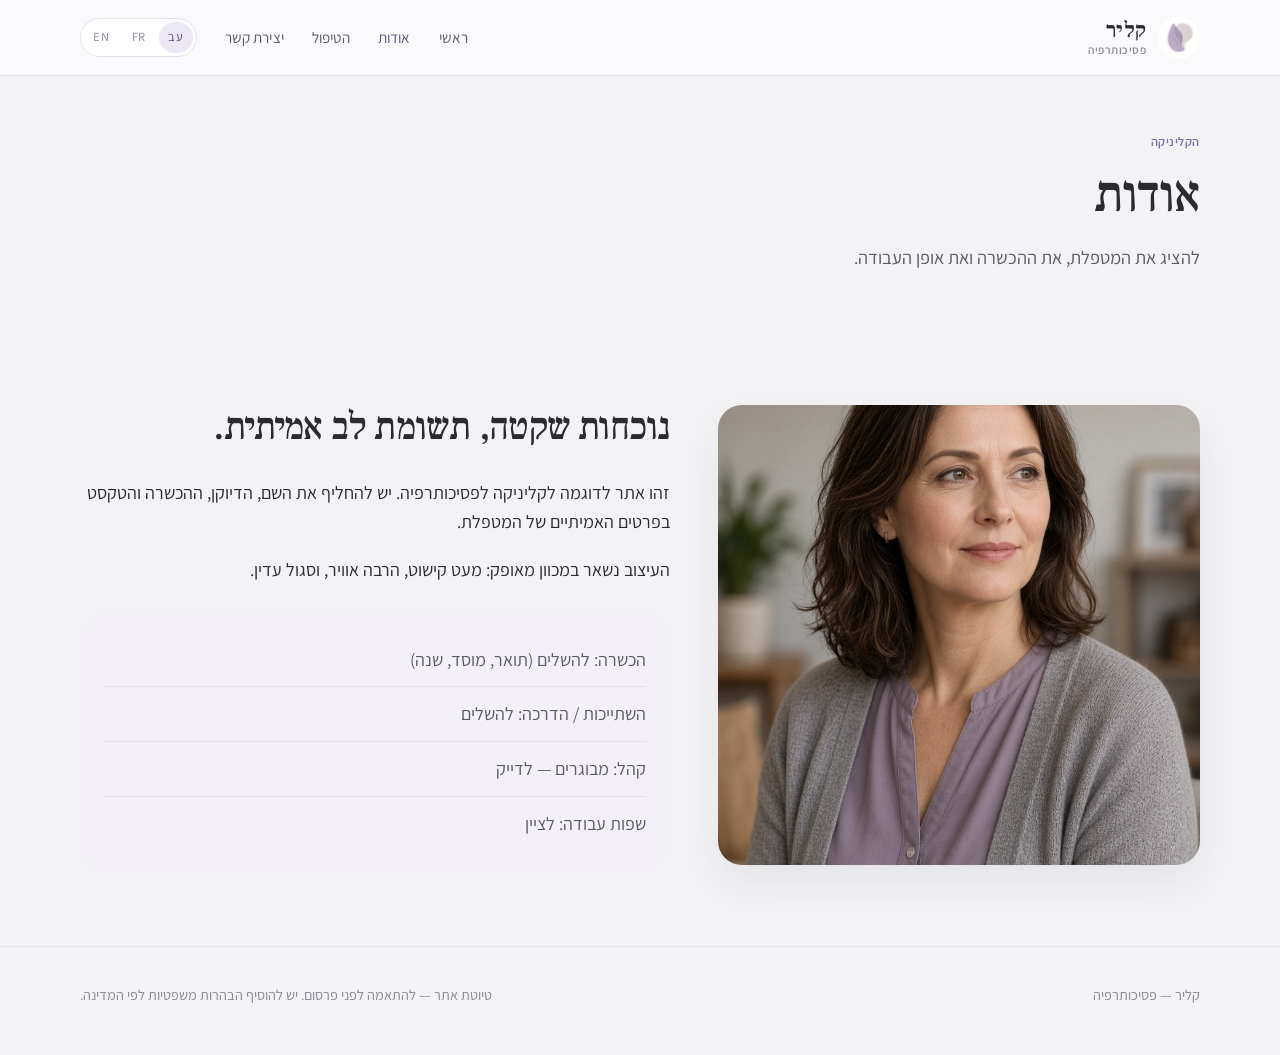
==== about.html @ 71060e82 "Add files via upload" ====
<!DOCTYPE html>
<html lang="he" dir="rtl">
<head>
  <meta charset="UTF-8" />
  <meta name="viewport" content="width=device-width, initial-scale=1" />
  <title>אודות — קליר</title>
  <link rel="preconnect" href="https://fonts.googleapis.com" />
  <link rel="preconnect" href="https://fonts.gstatic.com" crossorigin />
  <link href="https://fonts.googleapis.com/css2?family=Assistant:wght@400;500;600;700&family=Cormorant+Garamond:ital,wght@0,500;0,600;1,500&family=Frank+Ruhl+Libre:wght@500;600;700&family=Source+Sans+3:wght@400;500;600&display=swap" rel="stylesheet" />
  <link rel="stylesheet" href="css/styles.css" />
</head>
<body>
  <header class="site-header">
    <div class="wrap header-inner">
      <a class="brand" href="index.html">
        <img class="brand-mark" src="images/logo-mark.jpg" alt="" />
        <span class="brand-text">
          <span class="brand-name">קליר</span>
          <span class="brand-sub" data-i18n="brandSub">פסיכותרפיה</span>
        </span>
      </a>
      <button class="menu-btn" aria-label="תפריט">☰</button>
      <nav class="nav">
        <a href="index.html" data-i18n="navHome">ראשי</a>
        <a class="active" href="about.html" data-i18n="navAbout">אודות</a>
        <a href="services.html" data-i18n="navServices">הטיפול</a>
        <a href="contact.html" data-i18n="navContact">יצירת קשר</a>
        <div class="lang">
          <button type="button" data-lang="he" class="active">עב</button>
          <button type="button" data-lang="fr">FR</button>
          <button type="button" data-lang="en">EN</button>
        </div>
      </nav>
    </div>
  </header>

  <main>
    <section class="page-hero">
      <div class="wrap">
        <p class="kicker" data-i18n="aboutKicker">הקליניקה</p>
        <h1 data-i18n="pageAboutTitle">אודות</h1>
        <p class="lede" data-i18n="pageAboutLede">להציג את המטפלת, את ההכשרה ואת אופן העבודה.</p>
      </div>
    </section>

    <section>
      <div class="wrap split">
        <img src="images/therapist.jpg" alt="דיוקן — להחלפה בתמונה אמיתית" />
        <div>
          <h2 class="section-title" data-i18n="aboutTitle">נוכחות שקטה, תשומת לב אמיתית.</h2>
          <p data-i18n="aboutP1">
            זהו אתר לדוגמה לקליניקה לפסיכותרפיה. יש להחליף את השם, הדיוקן, ההכשרה והטקסט בפרטים האמיתיים של המטפלת.
          </p>
          <p data-i18n="aboutP2">
            העיצוב נשאר במכוון מאופק: מעט קישוט, הרבה אוויר, וסגול עדין.
          </p>
          <div class="soft-panel" style="padding: 24px; margin-top: 24px;">
            <ul class="list">
              <li data-i18n="aboutCred1">הכשרה: להשלים (תואר, מוסד, שנה)</li>
              <li data-i18n="aboutCred2">השתייכות / הדרכה: להשלים</li>
              <li data-i18n="aboutCred3">קהל: מבוגרים — לדייק</li>
              <li data-i18n="aboutCred4">שפות עבודה: לציין</li>
            </ul>
          </div>
        </div>
      </div>
    </section>
  </main>

  <footer class="site-footer">
    <div class="wrap footer-grid">
      <div>קליר — <span data-i18n="brandSub">פסיכותרפיה</span></div>
      <div data-i18n="footerNote">טיוטת אתר — להתאמה לפני פרסום. יש להוסיף הבהרות משפטיות לפי המדינה.</div>
    </div>
  </footer>
  <script src="js/main.js"></script>
</body>
</html>
---- css/styles.css ----
:root {
  --bg: #f3f2f5;
  --bg-elev: #fbfafc;
  --surface: #ffffff;
  --ink: #2b2a30;
  --ink-soft: #5c5a66;
  --muted: #8a8794;
  --line: #e4e1ea;
  --violet: #7a6aa3;
  --violet-deep: #5f5188;
  --violet-soft: #ece7f4;
  --violet-mist: #f4f0f8;
  --shadow: 0 18px 40px rgba(47, 40, 62, 0.07);
  --radius: 18px;
  --header-h: 76px;
  --serif: "Frank Ruhl Libre", "Cormorant Garamond", "Times New Roman", serif;
  --sans: "Assistant", "Heebo", "Source Sans 3", "Segoe UI", sans-serif;
}

*,
*::before,
*::after {
  box-sizing: border-box;
}

html {
  scroll-behavior: smooth;
}

html[dir="rtl"] body {
  font-size: 18px;
}

body {
  margin: 0;
  font-family: var(--sans);
  font-size: 17px;
  line-height: 1.65;
  color: var(--ink);
  background: var(--bg);
  min-height: 100vh;
}

img {
  max-width: 100%;
  display: block;
}

a {
  color: var(--violet-deep);
  text-decoration: none;
}

a:hover {
  color: var(--violet);
}

.wrap {
  width: min(1120px, calc(100% - 40px));
  margin: 0 auto;
}

/* Header */
.site-header {
  position: sticky;
  top: 0;
  z-index: 40;
  height: var(--header-h);
  background: rgba(251, 250, 252, 0.88);
  backdrop-filter: blur(16px);
  border-bottom: 1px solid var(--line);
}

.header-inner {
  height: 100%;
  display: flex;
  align-items: center;
  justify-content: space-between;
  gap: 20px;
}

.brand {
  display: flex;
  align-items: center;
  gap: 12px;
  color: var(--ink);
}

.brand-mark {
  width: 42px;
  height: 42px;
  border-radius: 50%;
  object-fit: cover;
  background: var(--violet-soft);
}

.brand-text {
  display: flex;
  flex-direction: column;
  line-height: 1.15;
}

.brand-name {
  font-family: var(--serif);
  font-size: 1.35rem;
  font-weight: 600;
  letter-spacing: 0.01em;
}

.brand-sub {
  font-size: 0.72rem;
  letter-spacing: 0.14em;
  text-transform: uppercase;
  color: var(--muted);
}

.nav {
  display: flex;
  align-items: center;
  gap: 28px;
}

.nav a {
  color: var(--ink-soft);
  font-size: 0.95rem;
  letter-spacing: 0.01em;
}

.nav a:hover,
.nav a.active {
  color: var(--violet-deep);
}

.lang {
  display: flex;
  gap: 4px;
  border: 1px solid var(--line);
  border-radius: 999px;
  padding: 3px;
  background: var(--surface);
}

.lang button {
  border: 0;
  background: transparent;
  color: var(--muted);
  font: inherit;
  font-size: 0.78rem;
  letter-spacing: 0.06em;
  padding: 5px 9px;
  border-radius: 999px;
  cursor: pointer;
}

.lang button.active {
  background: var(--violet-soft);
  color: var(--violet-deep);
}

.menu-btn {
  display: none;
  border: 1px solid var(--line);
  background: var(--surface);
  border-radius: 10px;
  width: 42px;
  height: 42px;
  cursor: pointer;
}

/* Hero */
.hero {
  position: relative;
  padding: 88px 0 72px;
  overflow: hidden;
}

.hero-bg {
  position: absolute;
  inset: 0;
  background:
    linear-gradient(180deg, rgba(243, 242, 245, 0.35), rgba(243, 242, 245, 0.92)),
    url("../images/hero-wash.jpg") center/cover no-repeat;
  pointer-events: none;
}

.hero-grid {
  position: relative;
  display: grid;
  grid-template-columns: 1.15fr 0.85fr;
  gap: 56px;
  align-items: center;
}

.kicker {
  color: var(--violet);
  letter-spacing: 0.16em;
  text-transform: uppercase;
  font-size: 0.78rem;
  font-weight: 600;
  margin: 0 0 14px;
}

html[dir="rtl"] .kicker,
html[dir="rtl"] .brand-sub {
  letter-spacing: 0.04em;
  text-transform: none;
  font-weight: 600;
}

h1,
h2,
h3 {
  font-family: var(--serif);
  font-weight: 500;
  letter-spacing: -0.02em;
  color: var(--ink);
}

h1 {
  font-size: clamp(2.4rem, 5vw, 4.1rem);
  line-height: 1.12;
  margin: 0 0 18px;
}

.lede {
  font-size: 1.15rem;
  color: var(--ink-soft);
  max-width: 36rem;
  margin: 0 0 32px;
}

.actions {
  display: flex;
  flex-wrap: wrap;
  gap: 12px;
}

.btn {
  display: inline-flex;
  align-items: center;
  justify-content: center;
  min-height: 48px;
  padding: 0 22px;
  border-radius: 999px;
  border: 1px solid transparent;
  font: inherit;
  font-size: 0.95rem;
  cursor: pointer;
}

.btn-primary {
  background: var(--violet);
  color: #fff;
}

.btn-primary:hover {
  background: var(--violet-deep);
  color: #fff;
}

.btn-ghost {
  background: transparent;
  border-color: var(--line);
  color: var(--ink);
}

.hero-card {
  background: var(--surface);
  border-radius: 24px;
  box-shadow: var(--shadow);
  overflow: hidden;
}

.hero-card img {
  width: 100%;
  height: 420px;
  object-fit: cover;
}

.hero-card figcaption {
  padding: 16px 20px 20px;
  color: var(--muted);
  font-size: 0.88rem;
}

/* Sections */
section {
  padding: 72px 0;
}

.section-title {
  font-size: clamp(1.8rem, 3vw, 2.6rem);
  margin: 0 0 12px;
}

.section-intro {
  color: var(--ink-soft);
  max-width: 40rem;
  margin: 0 0 40px;
}

.cards {
  display: grid;
  grid-template-columns: repeat(3, 1fr);
  gap: 22px;
}

.card {
  background: var(--surface);
  border: 1px solid var(--line);
  border-radius: var(--radius);
  padding: 28px 26px;
}

.card h3 {
  font-size: 1.45rem;
  margin: 0 0 10px;
}

.card p {
  margin: 0;
  color: var(--ink-soft);
}

.icon-dot {
  width: 10px;
  height: 10px;
  border-radius: 50%;
  background: var(--violet);
  margin-bottom: 16px;
}

.split {
  display: grid;
  grid-template-columns: 0.9fr 1.1fr;
  gap: 48px;
  align-items: center;
}

.split img {
  width: 100%;
  height: 460px;
  object-fit: cover;
  border-radius: 24px;
  box-shadow: var(--shadow);
}

.soft-panel {
  background: var(--violet-mist);
  border-radius: 28px;
  padding: 48px;
}

.list {
  margin: 0;
  padding: 0;
  list-style: none;
}

.list li {
  padding: 12px 0;
  border-bottom: 1px solid var(--line);
  color: var(--ink-soft);
}

.list li:last-child {
  border-bottom: 0;
}

/* Contact */
.form {
  display: grid;
  gap: 14px;
  background: var(--surface);
  border: 1px solid var(--line);
  border-radius: 24px;
  padding: 28px;
}

label {
  display: grid;
  gap: 6px;
  font-size: 0.88rem;
  color: var(--ink-soft);
}

input,
textarea,
select {
  font: inherit;
  color: var(--ink);
  border: 1px solid var(--line);
  border-radius: 12px;
  padding: 12px 14px;
  background: var(--bg-elev);
}

textarea {
  min-height: 140px;
  resize: vertical;
}

.note {
  font-size: 0.85rem;
  color: var(--muted);
}

.meta {
  color: var(--ink-soft);
}

.meta strong {
  display: block;
  color: var(--ink);
  font-weight: 600;
  margin-bottom: 4px;
}

/* Footer */
.site-footer {
  border-top: 1px solid var(--line);
  padding: 36px 0 48px;
  color: var(--muted);
  font-size: 0.9rem;
}

.footer-grid {
  display: flex;
  justify-content: space-between;
  gap: 24px;
  flex-wrap: wrap;
}

/* Utilities */
.center {
  text-align: center;
}

.center .section-intro {
  margin-left: auto;
  margin-right: auto;
}

.page-hero {
  padding: 56px 0 20px;
}

.page-hero h1 {
  font-size: clamp(2.1rem, 4vw, 3.3rem);
}

[hidden] {
  display: none !important;
}

@media (max-width: 860px) {
  .menu-btn {
    display: inline-flex;
    align-items: center;
    justify-content: center;
  }

  .nav {
    display: none;
    position: absolute;
    top: var(--header-h);
    left: 0;
    right: 0;
    background: var(--bg-elev);
    border-bottom: 1px solid var(--line);
    flex-direction: column;
    align-items: flex-start;
    padding: 18px 20px 22px;
    gap: 14px;
  }

  .nav.open {
    display: flex;
  }

  .hero-grid,
  .split,
  .cards {
    grid-template-columns: 1fr;
  }

  .hero-card img,
  .split img {
    height: 320px;
  }

  .soft-panel {
    padding: 28px;
  }
}
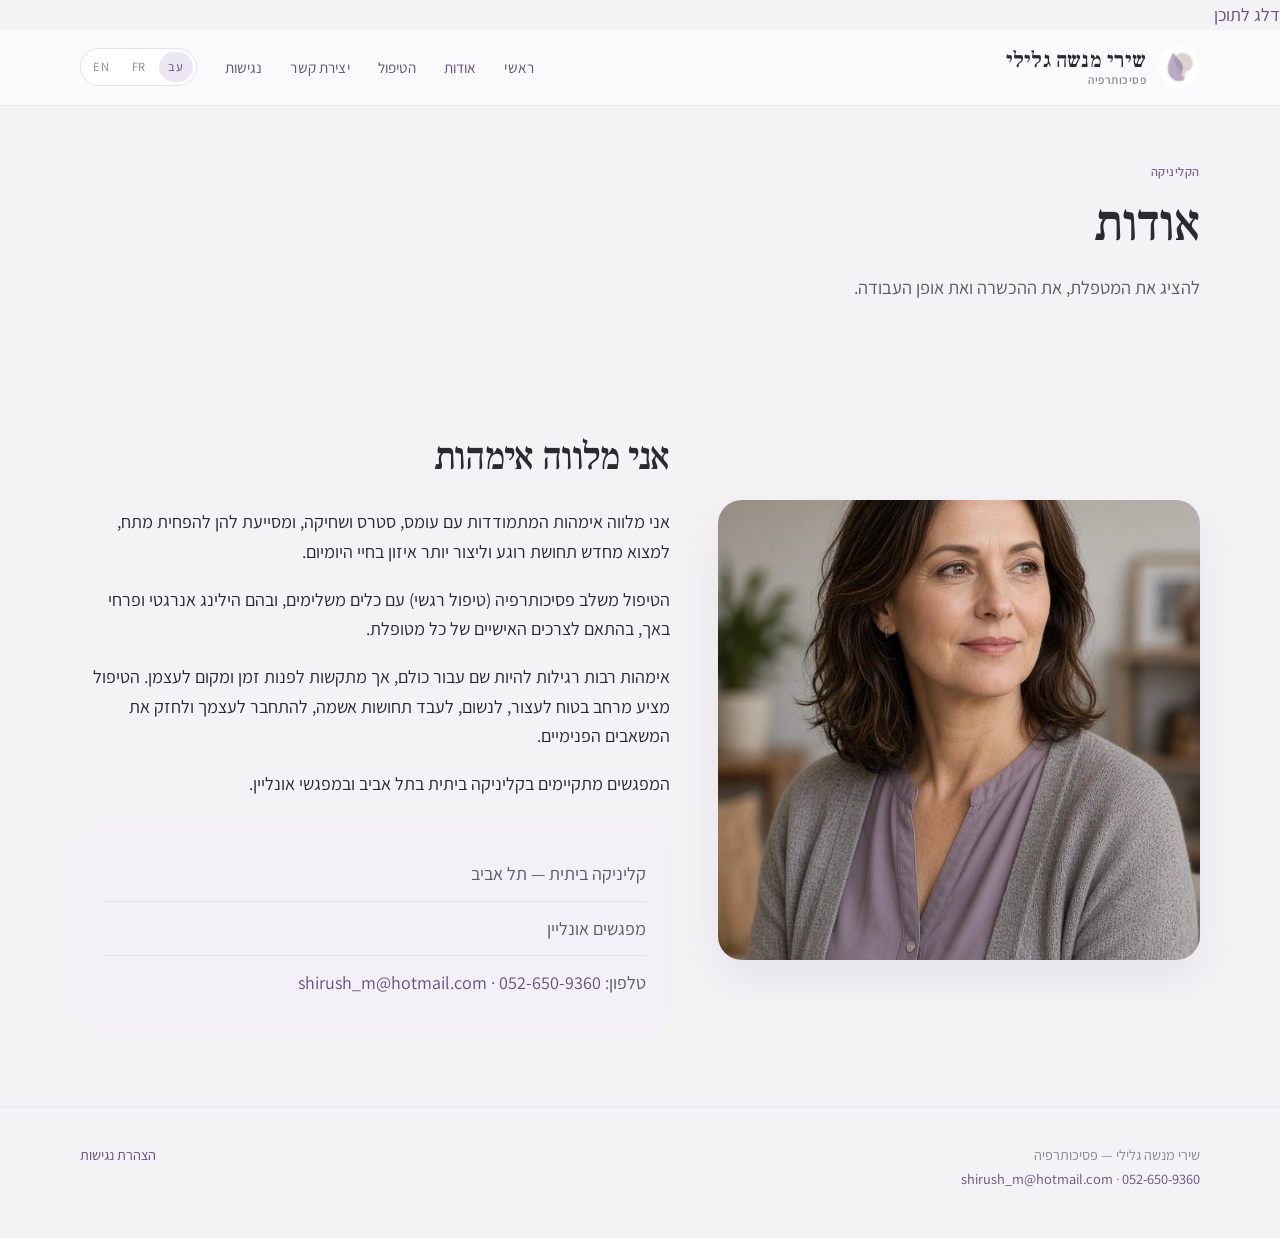
==== commit 456a3c8f: "Add files via upload" ====
--- a/about.html
+++ b/about.html
@@ -3,28 +3,30 @@
 <head>
   <meta charset="UTF-8" />
   <meta name="viewport" content="width=device-width, initial-scale=1" />
-  <title>אודות — קליר</title>
+  <title>אודות — שירי גלילי</title>
   <link rel="preconnect" href="https://fonts.googleapis.com" />
   <link rel="preconnect" href="https://fonts.gstatic.com" crossorigin />
   <link href="https://fonts.googleapis.com/css2?family=Assistant:wght@400;500;600;700&family=Cormorant+Garamond:ital,wght@0,500;0,600;1,500&family=Frank+Ruhl+Libre:wght@500;600;700&family=Source+Sans+3:wght@400;500;600&display=swap" rel="stylesheet" />
   <link rel="stylesheet" href="css/styles.css" />
 </head>
 <body>
+  <a class="skip-link" href="#main">דלג לתוכן</a>
   <header class="site-header">
     <div class="wrap header-inner">
       <a class="brand" href="index.html">
-        <img class="brand-mark" src="images/logo-mark.jpg" alt="" />
+        <img class="brand-mark" src="images/logo-mark.jpg" alt="לוגו שירי מנשה גלילי" />
         <span class="brand-text">
-          <span class="brand-name">קליר</span>
-          <span class="brand-sub" data-i18n="brandSub">פסיכותרפיה</span>
+          <span class="brand-name">שירי מנשה גלילי</span>
+          <span class="brand-sub" data-i18n="brandSub">פסיכותרפיסטית</span>
         </span>
       </a>
-      <button class="menu-btn" aria-label="תפריט">☰</button>
+      <button class="menu-btn" aria-label="פתח תפריט" aria-expanded="false">☰</button>
       <nav class="nav">
         <a href="index.html" data-i18n="navHome">ראשי</a>
-        <a class="active" href="about.html" data-i18n="navAbout">אודות</a>
+        <a class="active" href="about.html" aria-current="page" data-i18n="navAbout">אודות</a>
         <a href="services.html" data-i18n="navServices">הטיפול</a>
         <a href="contact.html" data-i18n="navContact">יצירת קשר</a>
+        <a href="accessibility.html">נגישות</a>
         <div class="lang">
           <button type="button" data-lang="he" class="active">עב</button>
           <button type="button" data-lang="fr">FR</button>
@@ -34,7 +36,7 @@
     </div>
   </header>
 
-  <main>
+  <main id="main">
     <section class="page-hero">
       <div class="wrap">
         <p class="kicker" data-i18n="aboutKicker">הקליניקה</p>
@@ -45,21 +47,26 @@
 
     <section>
       <div class="wrap split">
-        <img src="images/therapist.jpg" alt="דיוקן — להחלפה בתמונה אמיתית" />
+        <img src="images/therapist.jpg" alt="שירי מנשה גלילי, פסיכותרפיסטית" />
         <div>
-          <h2 class="section-title" data-i18n="aboutTitle">נוכחות שקטה, תשומת לב אמיתית.</h2>
-          <p data-i18n="aboutP1">
-            זהו אתר לדוגמה לקליניקה לפסיכותרפיה. יש להחליף את השם, הדיוקן, ההכשרה והטקסט בפרטים האמיתיים של המטפלת.
+          <h2 class="section-title">אני מלווה אימהות</h2>
+          <p>
+            אני מלווה אימהות המתמודדות עם עומס, סטרס ושחיקה, ומסייעת להן להפחית מתח, למצוא מחדש תחושת רוגע וליצור יותר איזון בחיי היומיום.
           </p>
-          <p data-i18n="aboutP2">
-            העיצוב נשאר במכוון מאופק: מעט קישוט, הרבה אוויר, וסגול עדין.
+          <p>
+            הטיפול משלב פסיכותרפיה (טיפול רגשי) עם כלים משלימים, ובהם הילינג אנרגטי ופרחי באך, בהתאם לצרכים האישיים של כל מטופלת.
+          </p>
+          <p>
+            אימהות רבות רגילות להיות שם עבור כולם, אך מתקשות לפנות זמן ומקום לעצמן. הטיפול מציע מרחב בטוח לעצור, לנשום, לעבד תחושות אשמה, להתחבר לעצמך ולחזק את המשאבים הפנימיים.
+          </p>
+          <p>
+            המפגשים מתקיימים בקליניקה ביתית בתל אביב ובמפגשי אונליין.
           </p>
           <div class="soft-panel" style="padding: 24px; margin-top: 24px;">
             <ul class="list">
-              <li data-i18n="aboutCred1">הכשרה: להשלים (תואר, מוסד, שנה)</li>
-              <li data-i18n="aboutCred2">השתייכות / הדרכה: להשלים</li>
-              <li data-i18n="aboutCred3">קהל: מבוגרים — לדייק</li>
-              <li data-i18n="aboutCred4">שפות עבודה: לציין</li>
+              <li>קליניקה ביתית — תל אביב</li>
+              <li>מפגשים אונליין</li>
+              <li>טלפון: <a href="tel:0526509360">052-650-9360</a> · <a href="mailto:shirush_m@hotmail.com">shirush_m@hotmail.com</a></li>
             </ul>
           </div>
         </div>
@@ -69,8 +76,8 @@
 
   <footer class="site-footer">
     <div class="wrap footer-grid">
-      <div>קליר — <span data-i18n="brandSub">פסיכותרפיה</span></div>
-      <div data-i18n="footerNote">טיוטת אתר — להתאמה לפני פרסום. יש להוסיף הבהרות משפטיות לפי המדינה.</div>
+      <div>שירי מנשה גלילי — <span data-i18n="brandSub">פסיכותרפיסטית</span><br><a href="tel:0526509360">052-650-9360</a> · <a href="mailto:shirush_m@hotmail.com">shirush_m@hotmail.com</a></div>
+      <div><a href="accessibility.html">הצהרת נגישות</a></div>
     </div>
   </footer>
   <script src="js/main.js"></script>
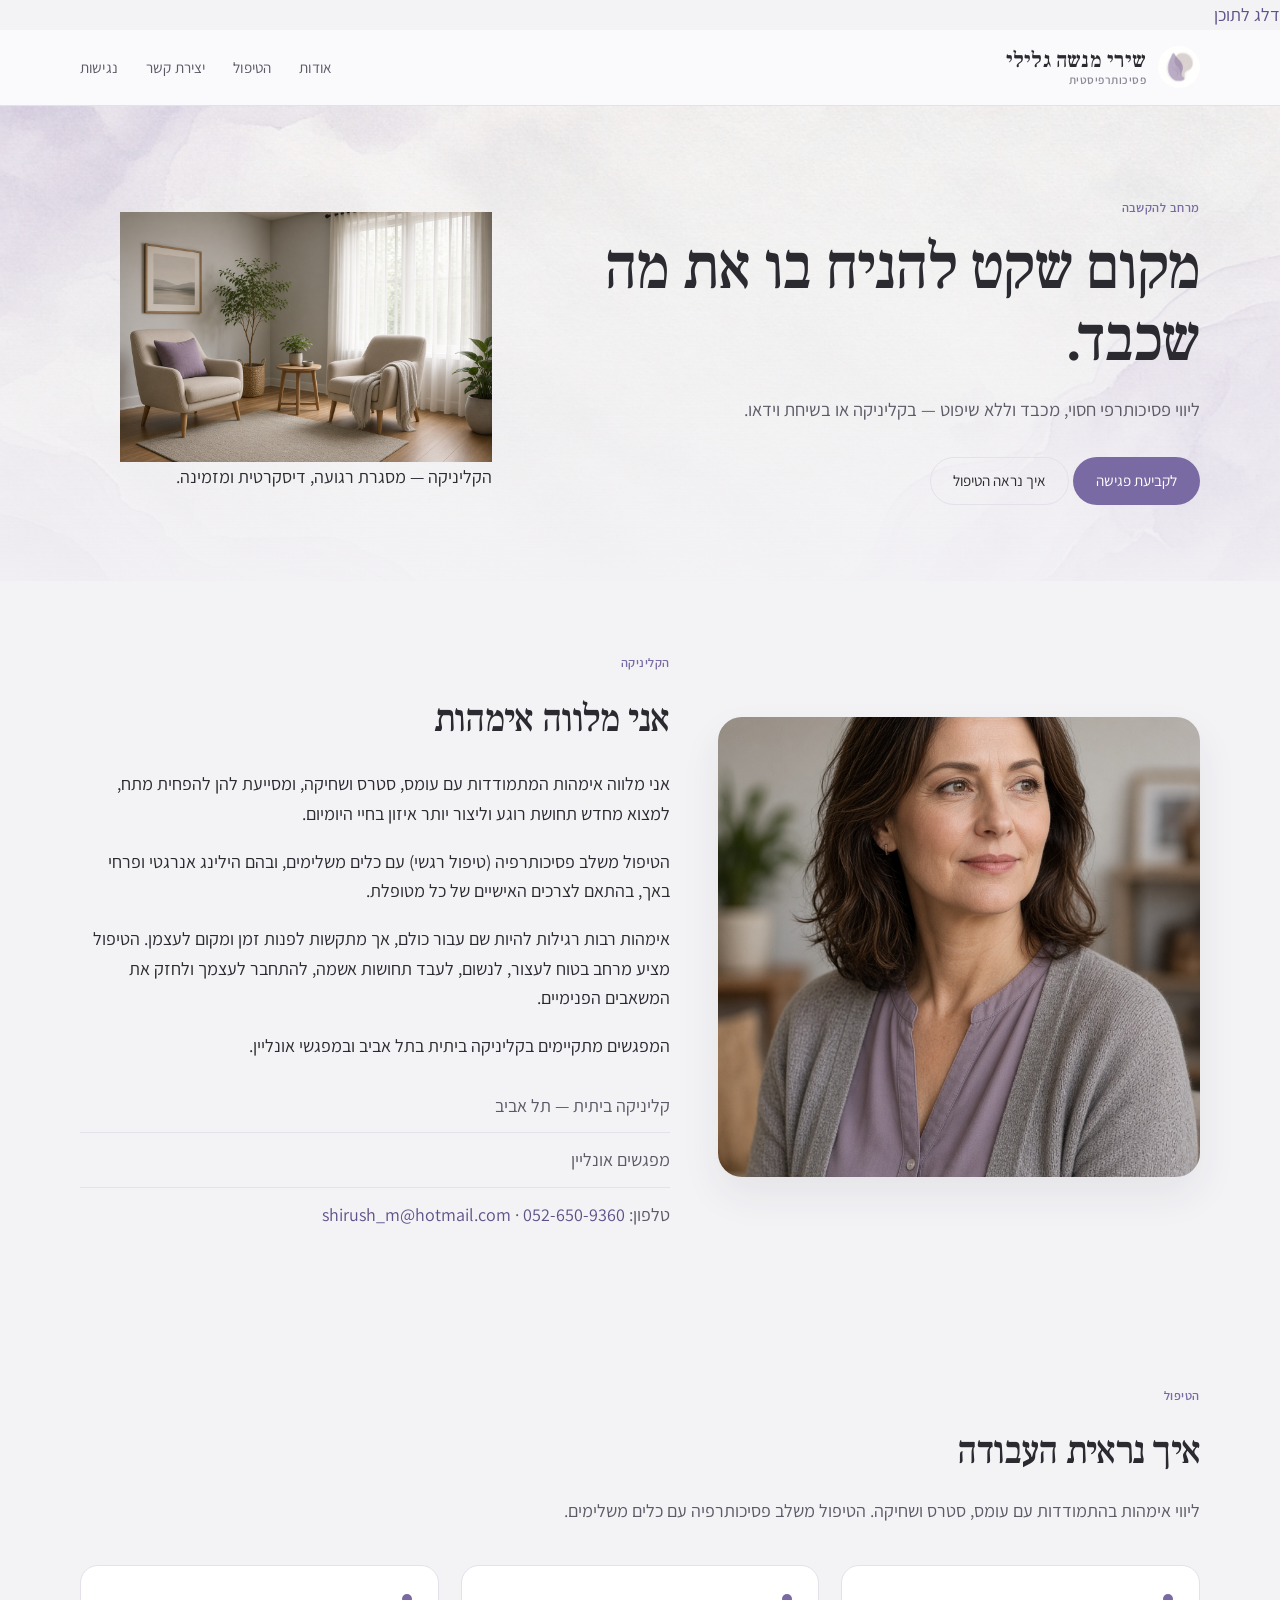
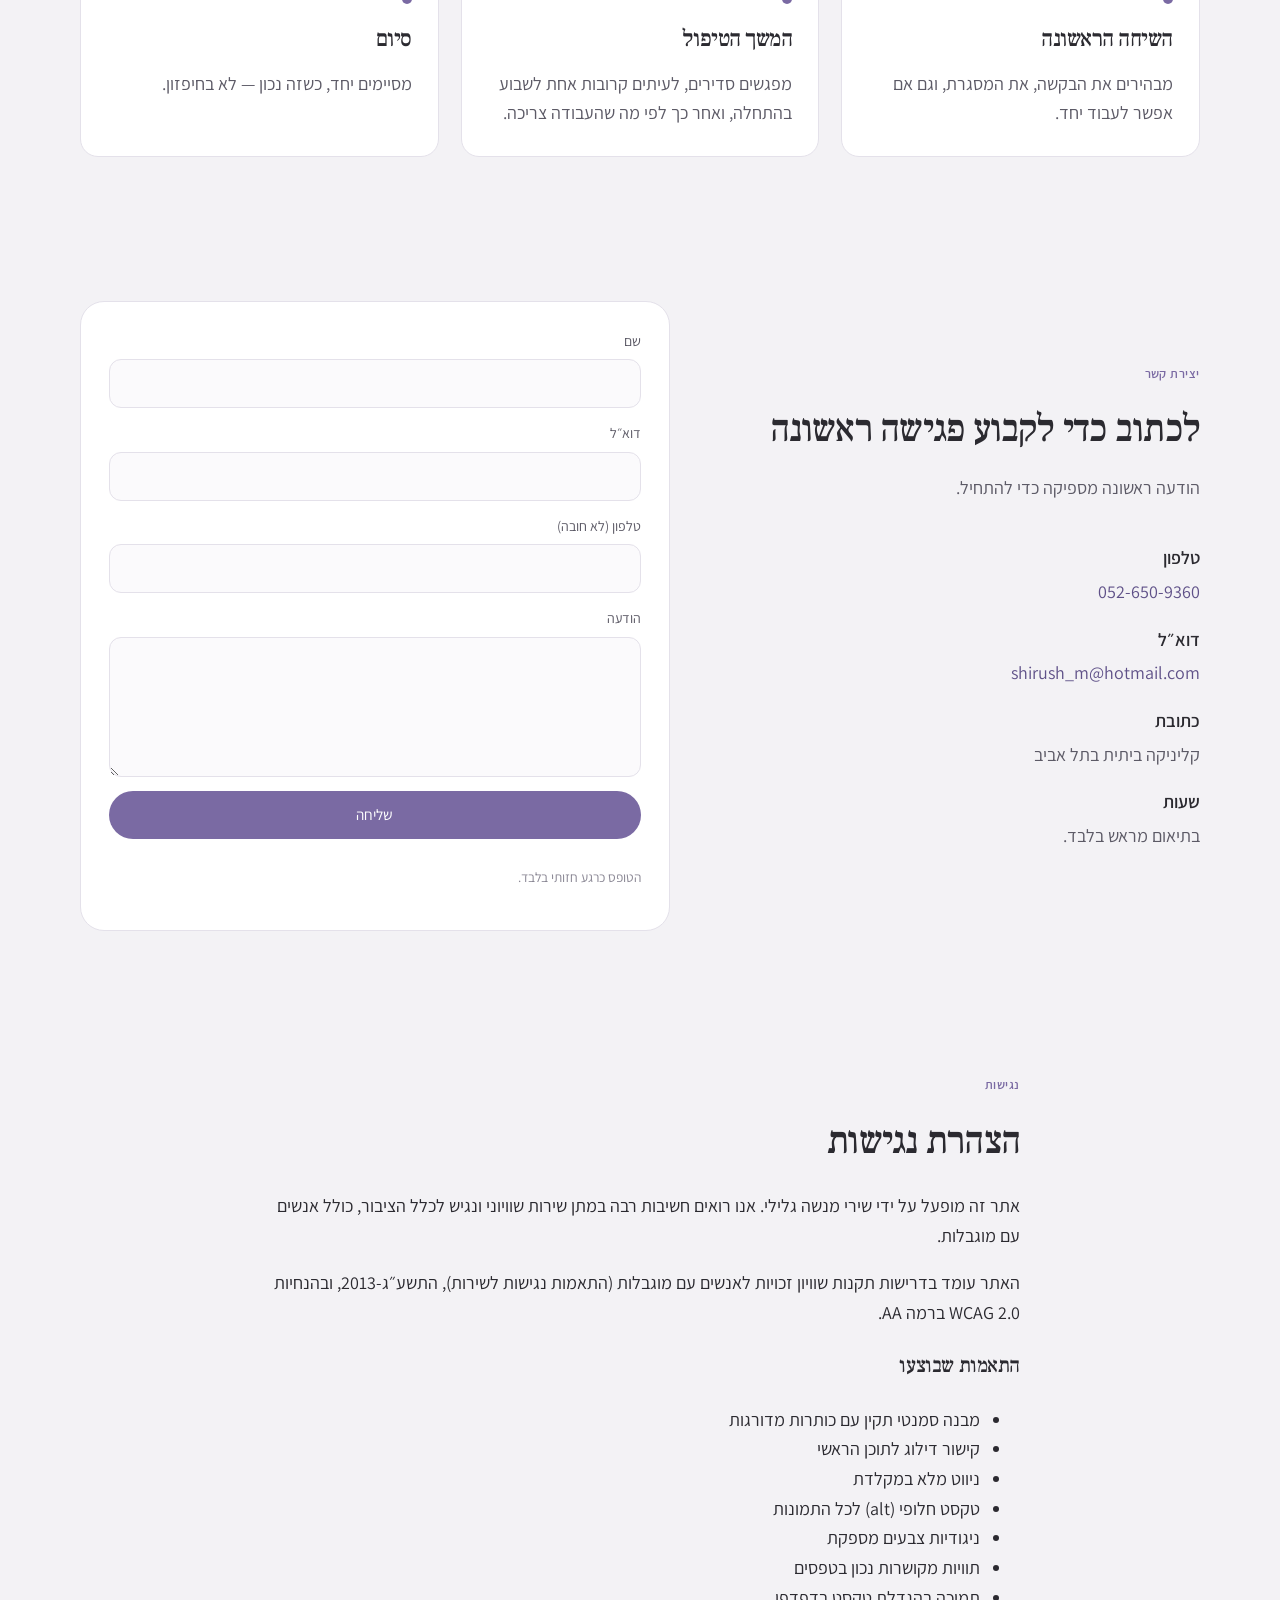
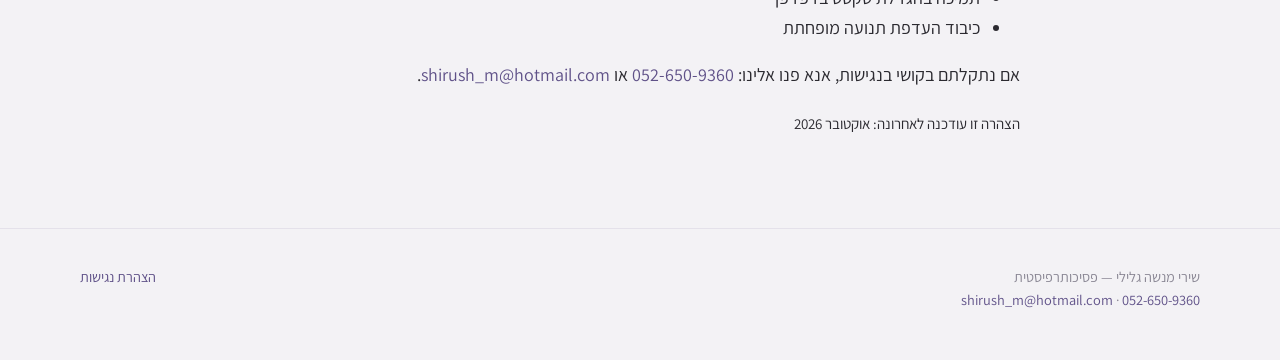
==== commit 7932868d: "Add files via upload" ====
--- a/about.html
+++ b/about.html
@@ -2,84 +2,10 @@
 <html lang="he" dir="rtl">
 <head>
   <meta charset="UTF-8" />
-  <meta name="viewport" content="width=device-width, initial-scale=1" />
-  <title>אודות — שירי גלילי</title>
-  <link rel="preconnect" href="https://fonts.googleapis.com" />
-  <link rel="preconnect" href="https://fonts.gstatic.com" crossorigin />
-  <link href="https://fonts.googleapis.com/css2?family=Assistant:wght@400;500;600;700&family=Cormorant+Garamond:ital,wght@0,500;0,600;1,500&family=Frank+Ruhl+Libre:wght@500;600;700&family=Source+Sans+3:wght@400;500;600&display=swap" rel="stylesheet" />
-  <link rel="stylesheet" href="css/styles.css" />
+  <meta http-equiv="refresh" content="0;url=index.html" />
+  <title>מעבר לאתר</title>
 </head>
 <body>
-  <a class="skip-link" href="#main">דלג לתוכן</a>
-  <header class="site-header">
-    <div class="wrap header-inner">
-      <a class="brand" href="index.html">
-        <img class="brand-mark" src="images/logo-mark.jpg" alt="לוגו שירי מנשה גלילי" />
-        <span class="brand-text">
-          <span class="brand-name">שירי מנשה גלילי</span>
-          <span class="brand-sub" data-i18n="brandSub">פסיכותרפיסטית</span>
-        </span>
-      </a>
-      <button class="menu-btn" aria-label="פתח תפריט" aria-expanded="false">☰</button>
-      <nav class="nav">
-        <a href="index.html" data-i18n="navHome">ראשי</a>
-        <a class="active" href="about.html" aria-current="page" data-i18n="navAbout">אודות</a>
-        <a href="services.html" data-i18n="navServices">הטיפול</a>
-        <a href="contact.html" data-i18n="navContact">יצירת קשר</a>
-        <a href="accessibility.html">נגישות</a>
-        <div class="lang">
-          <button type="button" data-lang="he" class="active">עב</button>
-          <button type="button" data-lang="fr">FR</button>
-          <button type="button" data-lang="en">EN</button>
-        </div>
-      </nav>
-    </div>
-  </header>
-
-  <main id="main">
-    <section class="page-hero">
-      <div class="wrap">
-        <p class="kicker" data-i18n="aboutKicker">הקליניקה</p>
-        <h1 data-i18n="pageAboutTitle">אודות</h1>
-        <p class="lede" data-i18n="pageAboutLede">להציג את המטפלת, את ההכשרה ואת אופן העבודה.</p>
-      </div>
-    </section>
-
-    <section>
-      <div class="wrap split">
-        <img src="images/therapist.jpg" alt="שירי מנשה גלילי, פסיכותרפיסטית" />
-        <div>
-          <h2 class="section-title">אני מלווה אימהות</h2>
-          <p>
-            אני מלווה אימהות המתמודדות עם עומס, סטרס ושחיקה, ומסייעת להן להפחית מתח, למצוא מחדש תחושת רוגע וליצור יותר איזון בחיי היומיום.
-          </p>
-          <p>
-            הטיפול משלב פסיכותרפיה (טיפול רגשי) עם כלים משלימים, ובהם הילינג אנרגטי ופרחי באך, בהתאם לצרכים האישיים של כל מטופלת.
-          </p>
-          <p>
-            אימהות רבות רגילות להיות שם עבור כולם, אך מתקשות לפנות זמן ומקום לעצמן. הטיפול מציע מרחב בטוח לעצור, לנשום, לעבד תחושות אשמה, להתחבר לעצמך ולחזק את המשאבים הפנימיים.
-          </p>
-          <p>
-            המפגשים מתקיימים בקליניקה ביתית בתל אביב ובמפגשי אונליין.
-          </p>
-          <div class="soft-panel" style="padding: 24px; margin-top: 24px;">
-            <ul class="list">
-              <li>קליניקה ביתית — תל אביב</li>
-              <li>מפגשים אונליין</li>
-              <li>טלפון: <a href="tel:0526509360">052-650-9360</a> · <a href="mailto:shirush_m@hotmail.com">shirush_m@hotmail.com</a></li>
-            </ul>
-          </div>
-        </div>
-      </div>
-    </section>
-  </main>
-
-  <footer class="site-footer">
-    <div class="wrap footer-grid">
-      <div>שירי מנשה גלילי — <span data-i18n="brandSub">פסיכותרפיסטית</span><br><a href="tel:0526509360">052-650-9360</a> · <a href="mailto:shirush_m@hotmail.com">shirush_m@hotmail.com</a></div>
-      <div><a href="accessibility.html">הצהרת נגישות</a></div>
-    </div>
-  </footer>
-  <script src="js/main.js"></script>
+  <p>מעבר ל<a href="index.html">עמוד הראשי</a>...</p>
 </body>
 </html>
